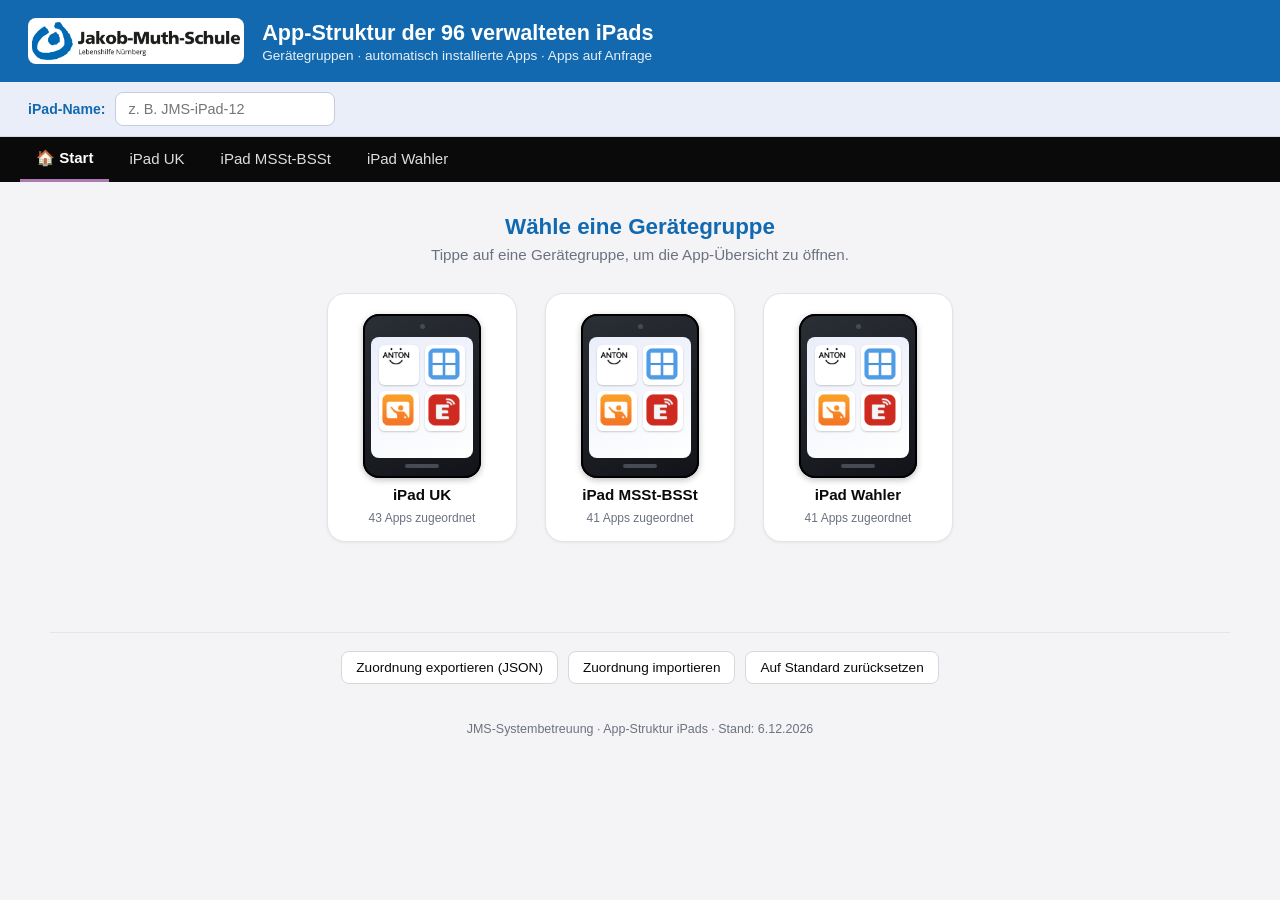
==== iPad-App-Uebersicht/index.html @ f3016174 "iPad-App-Uebersicht Erste Version hochgeladen um Azure Vernknpüfung zu testen" ====
<!DOCTYPE html>
<html lang="de">
<head>
<meta charset="UTF-8">
<meta name="viewport" content="width=device-width, initial-scale=1.0">
<title>App-Struktur der 96 verwalteten iPads &ndash; Jakob-Muth-Schule</title>
<style>
  :root{
    --blue:#1269b0;
    --blue-light:#eaeef9;
    --black:#0a0a0a;
    --violet:#ab7bb0;
    --violet-light:#f3e9f5;
    --green:#1e8f5f;
    --green-light:#e6f5ee;
    --amber:#c1720b;
    --amber-light:#fbeee0;
    --gray:#6b7280;
    --gray-light:#f4f4f6;
    --radius:12px;
  }
  *{box-sizing:border-box;}
  body{
    font-family:"Segoe UI","OpenSans",-apple-system,Helvetica,Arial,sans-serif;
    margin:0; background:var(--gray-light); color:var(--black);
  }
  header{
    background:var(--blue); color:white; padding:18px 28px;
    display:flex; align-items:center; gap:18px; flex-wrap:wrap;
  }
  header img{height:46px; background:white; border-radius:8px; padding:4px;}
  header .titles h1{margin:0; font-size:1.35rem;}
  header .titles p{margin:2px 0 0; font-size:.85rem; opacity:.9;}
  .device-bar{
    background:var(--blue-light); border-bottom:1px solid #d7d7e6; padding:10px 28px;
    display:flex; align-items:center; gap:10px; flex-wrap:wrap;
  }
  .device-bar label{ font-weight:700; font-size:.88rem; color:var(--blue); }
  .device-bar input{
    padding:8px 12px; border-radius:8px; border:1px solid #c7cbe0; font-size:.9rem;
    min-width:220px; font-family:inherit;
  }
  nav{
    background:var(--black); display:flex; gap:4px; padding:0 20px; flex-wrap:wrap;
  }
  nav button{
    background:transparent; border:none; color:#ddd; padding:12px 16px; font-size:.94rem;
    cursor:pointer; border-bottom:3px solid transparent;
  }
  nav button:hover{ color:white; }
  nav button.active{ color:white; border-bottom-color:var(--violet); font-weight:600; }
  main{ max-width:1180px; margin:0 auto; padding:22px 20px 60px; }
  .bottom-actions{
    display:flex; gap:10px; flex-wrap:wrap; align-items:center; justify-content:center;
    max-width:1180px; margin:10px auto 0; padding:18px 20px; border-top:1px solid #e3e3e8;
  }
  button.btn{
    background:white; border:1px solid #d7d7dc; border-radius:8px; padding:8px 14px;
    font-size:.85rem; cursor:pointer; color:var(--black);
  }
  button.btn:hover{ background:var(--gray-light); }
  button.btn.primary{ background:var(--blue); color:white; border-color:var(--blue); }
  button.btn.primary:hover{ background:#0e5690; }
  input[type=text].search{
    padding:9px 12px; border-radius:8px; border:1px solid #d7d7dc; font-size:.9rem; min-width:220px; width:100%;
    margin-bottom:14px;
  }
  .intro{
    background:white; border:1px solid #e3e3e8; border-radius:var(--radius); padding:16px 20px; margin-bottom:18px;
    font-size:.92rem; line-height:1.5;
  }
  .legend{ display:flex; gap:18px; margin-top:10px; flex-wrap:wrap; }
  .license-note{
    margin:12px 0 0; padding:8px 12px; background:var(--amber-light); color:#7a4a06;
    border-radius:8px; font-size:.82rem;
  }
  .legend span{ display:inline-flex; align-items:center; gap:6px; font-size:.85rem; }
  .dot{ width:14px; height:14px; border-radius:4px; display:inline-block; }
  .dot.a{ background:var(--green); } .dot.b{ background:var(--amber); } .dot.c{ background:var(--violet); }

  h3.section-title{ font-size:1rem; margin:26px 0 12px; color:var(--black); }

  /* Edit list with radio fields */
  .edit-list{ display:flex; flex-direction:column; gap:8px; }
  .app-row{
    display:flex; align-items:center; gap:14px; flex-wrap:wrap;
    background:white; border:1px solid #e3e3e8; border-radius:10px; padding:10px 14px;
  }
  .app-row img{ width:34px; height:34px; border-radius:8px; object-fit:cover; flex-shrink:0; }
  .app-row .name{ font-size:.9rem; flex:1 1 180px; min-width:160px; }
  .radiogroup{ display:flex; gap:14px; flex-wrap:wrap; }
  .radiogroup label{
    display:inline-flex; align-items:center; gap:5px; font-size:.82rem; cursor:pointer; white-space:nowrap;
  }
  .radiogroup input[type=radio]{ accent-color:var(--blue); width:15px; height:15px; cursor:pointer; }
  .radiogroup label.opt-a input{ accent-color:var(--green); }
  .radiogroup label.opt-b input{ accent-color:var(--amber); }
  .radiogroup label.opt-c input{ accent-color:var(--violet); }
  .badge{
    font-size:.7rem; padding:3px 9px; border-radius:20px; font-weight:600; white-space:nowrap;
  }
  .badge.none{ background:#eee; color:#888; }
  .badge.a{ background:var(--green-light); color:var(--green); }
  .badge.b{ background:var(--amber-light); color:var(--amber); }
  .badge.c{ background:var(--violet-light); color:var(--violet); }

  /* Preview */
  .columns{ display:flex; flex-direction:column; gap:20px; }
  .col{ background:white; border-radius:var(--radius); border:1px solid #e3e3e8; overflow:hidden; display:flex; flex-direction:column; }
  .col-head{ padding:12px 16px; font-weight:700; font-size:.95rem; color:white; display:flex; align-items:center; gap:8px;}
  .col-head.a{ background:var(--green); }
  .col-head.b{ background:var(--amber); }
  .col-head.c{ background:var(--violet); }
  .col-body{ padding:14px; display:grid; grid-template-columns:repeat(auto-fill,minmax(96px,1fr)); gap:12px; min-height:60px; align-items:stretch; flex:1; }
  .app-card{ display:flex; flex-direction:column; align-items:center; text-align:center; font-size:.78rem; }
  .app-card img{ width:52px; height:52px; border-radius:12px; box-shadow:0 1px 3px rgba(0,0,0,.15); object-fit:cover; }
  .app-card .n{ margin-top:6px; line-height:1.2; }
  .empty-hint{ color:var(--gray); font-size:.82rem; padding:8px; grid-column:1/-1; }

  .request-toggle{
    display:inline-flex; align-items:center; gap:5px; margin-top:auto; padding:4px 10px;
    border:1.5px solid var(--amber); border-radius:20px; font-size:.72rem; color:var(--amber);
    cursor:pointer; transition:all .15s ease; user-select:none; background:white;
  }
  .request-toggle:hover{ background:var(--amber-light); }
  .request-toggle input{ position:absolute; opacity:0; width:0; height:0; }
  .request-toggle .check{
    width:14px; height:14px; border-radius:50%; border:1.5px solid var(--amber);
    display:inline-flex; align-items:center; justify-content:center; flex-shrink:0;
    font-size:.65rem; line-height:1; color:transparent; transition:all .15s ease;
  }
  .request-toggle.checked{ background:var(--green-light); border-color:var(--green); color:var(--green); }
  .request-toggle.checked .check{ background:var(--green); border-color:var(--green); color:white; }
  .request-toggle.c-variant{ border-color:var(--violet); color:var(--violet); }
  .request-toggle.c-variant:hover{ background:var(--violet-light); }
  .request-toggle.c-variant .check{ border-color:var(--violet); }
  .request-toggle.c-variant.checked{ background:var(--violet-light); border-color:var(--violet); color:var(--violet); }
  .request-toggle.c-variant.checked .check{ background:var(--violet); border-color:var(--violet); color:white; }
  .col-head .req-count{
    font-size:.72rem; font-weight:600; background:rgba(255,255,255,.3); padding:2px 9px;
    border-radius:12px; margin-left:auto;
  }
  .action-bar{
    display:flex; gap:10px; flex-wrap:wrap; justify-content:center; margin:14px 0;
  }

  .wahler-note{
    margin-top:20px; background:var(--violet-light); border:1px solid var(--violet); border-radius:var(--radius);
    padding:14px 18px;
  }
  .wahler-note .label{ font-weight:700; color:var(--violet); font-size:.8rem; text-transform:uppercase; letter-spacing:.03em; margin-bottom:6px; }
  .wahler-note textarea{
    width:100%; min-height:70px; border:1px solid #d7c3db; border-radius:8px; padding:10px; font-size:.9rem;
    font-family:inherit; resize:vertical;
  }
  .wahler-note .save-hint{ font-size:.75rem; color:var(--gray); margin-top:6px; }

  .preview-head{ display:flex; align-items:center; justify-content:space-between; margin-bottom:4px; }

  footer{ text-align:center; color:var(--gray); font-size:.78rem; padding:20px; }

  @media print{
    nav, .device-bar, .bottom-actions, .intro, .edit-list, .search, footer, h3.section-title, .wahler-note .save-hint, .action-bar, #home-screen{ display:none !important; }
    body{ background:white; }
    header{ background:white !important; color:black !important; -webkit-print-color-adjust:exact; }
    header img{ background:white; }
    .col-head.a, .col-head.b{ -webkit-print-color-adjust:exact; print-color-adjust:exact; }
    main{ padding:0; }
  }

  .stoerer-ipad-uk{
    background:#4fa3e0; color:#fff; border:2px solid var(--blue);
    border-radius:8px; padding:10px 16px; margin-bottom:14px;
    text-align:center; font-weight:700; line-height:1.35;
  }
  .stoerer-ipad-uk .line2{ font-weight:600; font-size:.92em; }

  /* Startseite */
  .home-intro{ text-align:center; margin:10px 0 30px; }
  .home-intro h2{ color:var(--blue); margin:0 0 6px; font-size:1.4rem; }
  .home-intro p{ color:var(--gray); margin:0; font-size:.95rem; }
  .home-grid{
    display:flex; flex-wrap:wrap; justify-content:center; gap:28px; padding-bottom:20px;
  }
  .home-card{
    background:white; border:1px solid #e3e3e8; border-radius:18px; padding:20px 22px 16px;
    display:flex; flex-direction:column; align-items:center; gap:8px; cursor:pointer;
    width:190px; transition:transform .15s ease, box-shadow .15s ease, border-color .15s ease;
    box-shadow:0 1px 3px rgba(0,0,0,.06);
  }
  .home-card:hover, .home-card:focus{
    transform:translateY(-4px); box-shadow:0 10px 26px rgba(18,105,176,.2); outline:none;
    border-color:var(--blue);
  }
  .ipad-mock{
    width:118px; height:164px; background:linear-gradient(155deg,#2b2f36,#111318);
    border-radius:16px; padding:10px 8px; box-shadow:inset 0 0 0 2px #000, 0 2px 6px rgba(0,0,0,.25);
    display:flex; flex-direction:column; align-items:center; gap:6px;
  }
  .ipad-mock .cam{ width:5px; height:5px; border-radius:50%; background:#454a54; margin-bottom:2px; flex-shrink:0; }
  .ipad-screen{
    flex:1; width:100%; background:linear-gradient(160deg,var(--blue-light),#ffffff);
    border-radius:8px; display:grid; grid-template-columns:repeat(2,1fr); gap:6px;
    padding:8px; align-content:start;
  }
  .ipad-screen img{ width:100%; aspect-ratio:1/1; border-radius:6px; object-fit:cover; box-shadow:0 1px 2px rgba(0,0,0,.2); }
  .ipad-screen .ph{ width:100%; aspect-ratio:1/1; border-radius:6px; background:rgba(18,105,176,.1); }
  .ipad-mock .home-bar{ width:34px; height:4px; border-radius:3px; background:#454a54; flex-shrink:0; }
  .home-card-title{ font-weight:700; color:var(--black); font-size:.95rem; text-align:center; }
  .home-card-sub{ font-size:.75rem; color:var(--gray); }
</style>
</head>
<body>

<header>
  <img src="[data-uri]" alt="Jakob-Muth-Schule Logo">
  <div class="titles">
    <h1>App-Struktur der 96 verwalteten iPads</h1>
    <p>Gerätegruppen &middot; automatisch installierte Apps &middot; Apps auf Anfrage</p>
  </div>
</header>

<div class="device-bar">
  <label for="device-name">iPad-Name:</label>
  <input type="text" id="device-name" placeholder="z. B. JMS-iPad-12">
</div>

<nav id="tabs"></nav>

<main>
  <div id="home-screen"></div>

  <div id="group-view">
    <div class="intro">
      Bei den Apps in Spalte B kann über das Feld <strong>„Anfordern“</strong> eine App
      konkret gewünscht und per Klick auf „Per E-Mail versenden“ direkt angefragt werden.
      Bei den Apps in Spalte C kann über das Feld <strong>„Rücksprache erwünscht“</strong> markiert werden,
      dass vorab Rücksprache mit der Systembetreuung gehalten werden soll.
      <div class="legend">
        <span><span class="dot a"></span> A &ndash; automatisch installiert</span>
        <span><span class="dot b"></span> B &ndash; kann angefordert werden</span>
        <span><span class="dot c"></span> C &ndash; mit Rücksprache verfügbar</span>
      </div>
      <p class="license-note">Hinweis: Wünsche können nur umgesetzt werden, wenn ausreichend Lizenzen verfügbar sind.</p>
    </div>

    <div id="panels"></div>
  </div>
</main>

<div class="bottom-actions">
  <button class="btn" id="btn-export">Zuordnung exportieren (JSON)</button>
  <button class="btn" id="btn-import">Zuordnung importieren</button>
  <input type="file" id="file-import" accept="application/json" style="display:none">
  <button class="btn" id="btn-reset">Auf Standard zurücksetzen</button>
</div>

<footer>
  JMS-Systembetreuung &middot; App-Struktur iPads &middot; Stand: <span id="stand-datum"></span>
</footer>

<script>
const APPS = [{"id": "q_interactive_assess", "name": "Q interactive Assess", "icon": "[data-uri]"}, {"id": "metatalk_companion", "name": "MetaTalk Companion", "icon": "[data-uri]"}, {"id": "rode_reporter", "name": "RØDE Reporter", "icon": "[data-uri]"}, {"id": "gotalk_now", "name": "GoTalk® NOW PLUS DE", "icon": "[data-uri]"}, {"id": "book_creator", "name": "Book Creator for iPad", "icon": "[data-uri]"}, {"id": "metatalk_se", "name": "MetaTalk SE", "icon": "[data-uri]"}, {"id": "bitsboard_pro", "name": "Bitsboard Learnkarten PRO", "icon": "[data-uri]"}, {"id": "touch_switch", "name": "Touch Switch", "icon": "[data-uri]"}, {"id": "wort_zauberer", "name": "Wort-Zauberer - Lesen Lernen", "icon": "[data-uri]"}, {"id": "konzentration", "name": "Konzentration - Der Aufmerksamkeitstrainer HD", "icon": "[data-uri]"}, {"id": "montessori_zahlen", "name": "Montessori Zahlen für Kinder", "icon": "[data-uri]"}, {"id": "lilalolle", "name": "LiLaLolle", "icon": "[data-uri]"}, {"id": "ich_schreibe", "name": "Ich schreibe (Schulversion)", "icon": "[data-uri]"}, {"id": "tipp_mal_plus", "name": "Tipp mal PLUS", "icon": "[data-uri]"}, {"id": "balloon_pops", "name": "Balloon Pops", "icon": "[data-uri]"}, {"id": "sensory_sound_box", "name": "Sensory Sound Box", "icon": "[data-uri]"}, {"id": "anton", "name": "ANTON - Lernen - Schule", "icon": "[data-uri]"}, {"id": "worksheet_go", "name": "Worksheet Go!", "icon": "[data-uri]"}, {"id": "jamf_teacher", "name": "Jamf Teacher", "icon": "[data-uri]"}, {"id": "bitsboard", "name": "Bitsboard Lernkarten", "icon": "[data-uri]"}, {"id": "numbers", "name": "Numbers: Erstelle Tabellen", "icon": "[data-uri]"}, {"id": "pages", "name": "Pages: Erstelle Dokumente", "icon": "[data-uri]"}, {"id": "keynote", "name": "Keynote: Geschichten erzählen", "icon": "[data-uri]"}, {"id": "imovie", "name": "iMovie", "icon": "[data-uri]"}, {"id": "garageband", "name": "GarageBand", "icon": "[data-uri]"}, {"id": "youtube_kids", "name": "YouTube Kids", "icon": "[data-uri]"}, {"id": "touchme_puzzleklick", "name": "TouchMe PuzzleKlick", "icon": "[data-uri]"}, {"id": "ta_utax", "name": "TA/UTAX Mobile Print", "icon": "[data-uri]"}, {"id": "grid_uk", "name": "Grid for iPad - UK", "icon": "[data-uri]"}, {"id": "classroom", "name": "Classroom", "icon": "[data-uri]"}, {"id": "stop_motion_studio", "name": "Stop Motion Studio", "icon": "[data-uri]"}, {"id": "google_chrome", "name": "Google Chrome", "icon": "[data-uri]"}, {"id": "eshare", "name": "EShare for iPad", "icon": "[data-uri]"}, {"id": "onedrive", "name": "Microsoft OneDrive", "icon": "[data-uri]"}, {"id": "edge", "name": "Microsoft Edge: KI-Browser", "icon": "[data-uri]"}, {"id": "canva", "name": "Canva: KI-Foto- & Video-Editor", "icon": "[data-uri]"}, {"id": "sketchbook", "name": "Sketchbook®", "icon": "[data-uri]"}, {"id": "youtube", "name": "YouTube", "icon": "[data-uri]"}, {"id": "m365_copilot", "name": "Microsoft 365 Copilot", "icon": "[data-uri]"}, {"id": "word", "name": "Microsoft Word", "icon": "[data-uri]"}, {"id": "powerpoint", "name": "Microsoft PowerPoint", "icon": "[data-uri]"}, {"id": "excel", "name": "Microsoft Excel", "icon": "[data-uri]"}, {"id": "onlyoffice", "name": "ONLYOFFICE Documents", "icon": "[data-uri]"}, {"id": "google_translate", "name": "Google Übersetzer", "icon": "[data-uri]"}, {"id": "blinde_kuh", "name": "Blinde Kuh Suchmaschine", "icon": "[data-uri]"}, {"id": "logo_nachrichten", "name": "logo! Nachrichten", "icon": "[data-uri]"}, {"id": "die_maus", "name": "Die Maus", "icon": "[data-uri]"}];
const GROUPS = ["iPad UK", "iPad MSSt-BSSt", "iPad Wahler"];
const SHOW_EDIT_MODE = false; // "Apps zuordnen"-Bereich aktuell ausgeblendet
const DEFAULT_ASSIGNMENTS = {"iPad UK": {"metatalk_se": "A", "gotalk_now": "A", "anton": "A", "worksheet_go": "A", "bitsboard": "A", "onlyoffice": "A", "pages": "A", "classroom": "A", "eshare": "A", "bitsboard_pro": "B", "book_creator": "B", "balloon_pops": "B", "canva": "B", "garageband": "B", "google_chrome": "B", "google_translate": "B", "ich_schreibe": "B", "imovie": "B", "keynote": "B", "konzentration": "B", "lilalolle": "B", "edge": "B", "onedrive": "B", "montessori_zahlen": "B", "numbers": "B", "sensory_sound_box": "B", "sketchbook": "B", "stop_motion_studio": "B", "touch_switch": "B", "wort_zauberer": "B", "youtube": "B", "youtube_kids": "B", "blinde_kuh": "B", "logo_nachrichten": "B", "die_maus": "B", "grid_uk": "A", "metatalk_companion": "C", "m365_copilot": "C", "q_interactive_assess": "C", "rode_reporter": "C", "ta_utax": "C", "tipp_mal_plus": "C", "touchme_puzzleklick": "C"}, "iPad MSSt-BSSt": {"anton": "A", "worksheet_go": "A", "bitsboard": "A", "onlyoffice": "A", "pages": "A", "classroom": "A", "eshare": "A", "bitsboard_pro": "B", "book_creator": "B", "balloon_pops": "B", "canva": "B", "garageband": "B", "google_chrome": "B", "google_translate": "B", "ich_schreibe": "B", "imovie": "B", "keynote": "B", "konzentration": "B", "lilalolle": "B", "edge": "B", "onedrive": "B", "montessori_zahlen": "B", "numbers": "B", "sensory_sound_box": "B", "sketchbook": "B", "stop_motion_studio": "B", "touch_switch": "B", "wort_zauberer": "B", "youtube": "B", "youtube_kids": "B", "blinde_kuh": "B", "logo_nachrichten": "B", "die_maus": "B", "grid_uk": "C", "metatalk_companion": "C", "m365_copilot": "C", "q_interactive_assess": "C", "rode_reporter": "C", "ta_utax": "C", "tipp_mal_plus": "C", "touchme_puzzleklick": "C"}, "iPad Wahler": {"anton": "A", "worksheet_go": "A", "bitsboard": "A", "onlyoffice": "A", "pages": "A", "classroom": "A", "eshare": "A", "bitsboard_pro": "B", "book_creator": "B", "balloon_pops": "B", "canva": "B", "garageband": "B", "google_chrome": "B", "google_translate": "B", "ich_schreibe": "B", "imovie": "B", "keynote": "B", "konzentration": "B", "lilalolle": "B", "edge": "B", "onedrive": "B", "montessori_zahlen": "B", "numbers": "B", "sensory_sound_box": "B", "sketchbook": "B", "stop_motion_studio": "B", "touch_switch": "B", "wort_zauberer": "B", "youtube": "B", "youtube_kids": "B", "blinde_kuh": "B", "logo_nachrichten": "B", "die_maus": "B", "grid_uk": "C", "metatalk_companion": "C", "m365_copilot": "C", "q_interactive_assess": "C", "rode_reporter": "C", "ta_utax": "C", "tipp_mal_plus": "C", "touchme_puzzleklick": "C"}};
const DEFAULT_WAHLER_NOTE = "Hinweis: Die Gerätegruppe iPad Wahler nutzt ein besonderes, vereinfachtes Homescreen-Layout (reduzierte App-Anzahl, größere Symbole).";
const STORAGE_KEY = "jms_ipad_app_zuordnung_v3";
const REQUEST_KEY = "jms_ipad_app_anfragen_v1";
const REQUEST_EMAIL = "support@jms.lhnbg.de";
const DEVICE_KEY = "jms_ipad_geraetename_v1";
function getDeviceName(){
  const el = document.getElementById("device-name");
  return el ? el.value.trim() : "";
}

const appById = Object.fromEntries(APPS.map(a => [a.id, a]));
function slug(g){ return g.replace(/\s+/g, "_"); }

function freshDefaultState(){
  return { assignments: JSON.parse(JSON.stringify(DEFAULT_ASSIGNMENTS)), wahlerNote: DEFAULT_WAHLER_NOTE };
}

function migrateIfNeeded(parsed){
  // migrate from old array-based format (v1) to dict-based format (v2)
  const out = { assignments: {}, wahlerNote: (typeof parsed.wahlerNote === "string") ? parsed.wahlerNote : DEFAULT_WAHLER_NOTE };
  GROUPS.forEach(g=>{
    const src = (parsed.assignments && parsed.assignments[g]) || {};
    if(Array.isArray(src.A) || Array.isArray(src.B)){
      const dict = {};
      (src.A||[]).forEach(id => dict[id] = "A");
      (src.B||[]).forEach(id => dict[id] = "B");
      out.assignments[g] = dict;
    } else if (src && typeof src === "object"){
      out.assignments[g] = Object.assign({}, src);
    } else {
      out.assignments[g] = {};
    }
  });
  return out;
}

function loadState(){
  try{
    const raw = localStorage.getItem(STORAGE_KEY);
    if(raw){
      const parsed = JSON.parse(raw);
      if(parsed && parsed.assignments) return migrateIfNeeded(parsed);
    }
    // try legacy v1 key as a courtesy migration
    const legacy = localStorage.getItem("jms_ipad_app_zuordnung_v1");
    if(legacy){
      const parsed = JSON.parse(legacy);
      if(parsed && parsed.assignments) return migrateIfNeeded(parsed);
    }
  }catch(e){}
  return freshDefaultState();
}
function saveState(){
  localStorage.setItem(STORAGE_KEY, JSON.stringify(state));
}

let state = loadState();
GROUPS.forEach(g=>{ state.assignments[g] = state.assignments[g] || {}; });
if(typeof state.wahlerNote !== "string") state.wahlerNote = DEFAULT_WAHLER_NOTE;

function loadRequests(){
  try{
    const raw = localStorage.getItem(REQUEST_KEY);
    if(raw) return JSON.parse(raw);
  }catch(e){}
  return {};
}
function saveRequests(){ localStorage.setItem(REQUEST_KEY, JSON.stringify(requests)); }
let requests = loadRequests();
function reqKey(group, appId){ return group + "||" + appId; }
function isRequested(group, appId){ return !!requests[reqKey(group, appId)]; }
function setRequested(group, appId, val){
  const k = reqKey(group, appId);
  if(val) requests[k] = true; else delete requests[k];
  saveRequests();
}

function getStatus(group, appId){
  return state.assignments[group][appId] || "none";
}
function setStatus(group, appId, status){
  if(status === "none"){
    delete state.assignments[group][appId];
  } else {
    state.assignments[group][appId] = status;
  }
  saveState();
}

let currentView = "home";
let activeGroup = GROUPS[0];
let searchTerm = { };
GROUPS.forEach(g => searchTerm[g] = "");

function goHome(){
  currentView = "home";
  renderApp();
}
function goToGroup(g){
  currentView = g;
  activeGroup = g;
  renderApp();
}

function renderApp(){
  renderTabs();
  const homeEl = document.getElementById("home-screen");
  const groupEl = document.getElementById("group-view");
  if(currentView === "home"){
    homeEl.style.display = "";
    groupEl.style.display = "none";
    renderHome();
  } else {
    homeEl.style.display = "none";
    groupEl.style.display = "";
    renderPanels();
  }
}

function renderTabs(){
  const nav = document.getElementById("tabs");
  nav.innerHTML = "";
  const homeBtn = document.createElement("button");
  homeBtn.textContent = "🏠 Start";
  homeBtn.className = (currentView==="home") ? "active" : "";
  homeBtn.onclick = () => goHome();
  nav.appendChild(homeBtn);
  GROUPS.forEach(g=>{
    const b = document.createElement("button");
    b.textContent = g;
    b.className = (currentView===g) ? "active" : "";
    b.onclick = () => goToGroup(g);
    nav.appendChild(b);
  });
}

function badgeFor(status){
  const span = document.createElement("span");
  if(status==="A"){ span.className="badge a"; span.textContent="A"; }
  else if(status==="B"){ span.className="badge b"; span.textContent="B"; }
  else if(status==="C"){ span.className="badge c"; span.textContent="C"; }
  else { span.className="badge none"; span.textContent="offen"; }
  return span;
}

function buildEditList(group, container){
  const wrap = document.createElement("div");

  const search = document.createElement("input");
  search.type = "text"; search.className = "search";
  search.placeholder = "App suchen…";
  search.value = searchTerm[group];
  search.addEventListener("input", (e)=>{ searchTerm[group]=e.target.value; buildEditListInner(); });
  wrap.appendChild(search);

  const listEl = document.createElement("div");
  listEl.className = "edit-list";
  wrap.appendChild(listEl);

  function buildEditListInner(){
    listEl.innerHTML = "";
    const term = searchTerm[group].trim().toLowerCase();
    const sorted = [...APPS].sort((a,b)=>a.name.localeCompare(b.name,"de"));
    sorted.filter(a => !term || a.name.toLowerCase().includes(term)).forEach(app=>{
      const row = document.createElement("div");
      row.className = "app-row";

      const img = document.createElement("img");
      img.src = app.icon; img.alt = app.name;

      const name = document.createElement("div");
      name.className = "name"; name.textContent = app.name;

      const rg = document.createElement("div");
      rg.className = "radiogroup";
      const current = getStatus(group, app.id);
      const badge = badgeFor(current);

      const options = [
        {value:"A", label:"Automatisch installiert", cls:"opt-a"},
        {value:"B", label:"Kann angefordert werden", cls:"opt-b"},
        {value:"C", label:"Mit Rücksprache verfügbar", cls:"opt-c"},
      ];
      options.forEach(opt=>{
        const label = document.createElement("label");
        if(opt.cls) label.className = opt.cls;
        const input = document.createElement("input");
        input.type = "radio";
        input.name = "grp_" + slug(group) + "_" + app.id;
        input.value = opt.value;
        input.checked = (current === opt.value);
        input.addEventListener("change", ()=>{
          setStatus(group, app.id, opt.value);
          const newBadge = badgeFor(opt.value);
          row.replaceChild(newBadge, row.lastChild);
          renderPreview(group);
        });
        label.appendChild(input);
        label.appendChild(document.createTextNode(opt.label));
        rg.appendChild(label);
      });

      row.appendChild(img);
      row.appendChild(name);
      row.appendChild(rg);
      row.appendChild(badge);
      listEl.appendChild(row);
    });
  }
  buildEditListInner();
  container.appendChild(wrap);
}

function updateReqCount(elId, ids, group, suffix){
  const el = document.getElementById(elId);
  if(!el) return;
  const n = ids.filter(id => isRequested(group, id)).length;
  el.textContent = n > 0 ? (n + " " + (suffix || "angefordert")) : "";
}

function renderPreview(group){
  const colA = document.getElementById("col-a-" + slug(group));
  const colB = document.getElementById("col-b-" + slug(group));
  const colC = document.getElementById("col-c-" + slug(group));
  if(!colA || !colB || !colC) return;
  colA.innerHTML = ""; colB.innerHTML = ""; colC.innerHTML = "";
  const idsA = Object.keys(state.assignments[group]).filter(id => state.assignments[group][id]==="A");
  const idsB = Object.keys(state.assignments[group]).filter(id => state.assignments[group][id]==="B");
  const idsC = Object.keys(state.assignments[group]).filter(id => state.assignments[group][id]==="C");
  const fillCol = (col, ids, allowRequest, toggleLabel, variantClass) => {
    if(ids.length===0){
      const p = document.createElement("div");
      p.className = "empty-hint";
      p.textContent = "Noch keine Apps zugeordnet.";
      col.appendChild(p);
      return;
    }
    ids.map(id=>appById[id]).filter(Boolean)
      .sort((a,b)=>a.name.localeCompare(b.name,"de"))
      .forEach(app=>{
      const card = document.createElement("div");
      card.className = "app-card";
      const img = document.createElement("img");
      img.src = app.icon; img.alt = app.name;
      const n = document.createElement("div");
      n.className = "n"; n.textContent = app.name;
      card.appendChild(img); card.appendChild(n);
      if(allowRequest){
        const toggle = document.createElement("label");
        toggle.className = "request-toggle" + (variantClass ? " " + variantClass : "") + (isRequested(group, app.id) ? " checked" : "");
        const cb = document.createElement("input");
        cb.type = "checkbox";
        cb.checked = isRequested(group, app.id);
        const check = document.createElement("span");
        check.className = "check"; check.textContent = "✓";
        const txt = document.createElement("span");
        txt.textContent = toggleLabel;
        cb.addEventListener("change", ()=>{
          setRequested(group, app.id, cb.checked);
          toggle.classList.toggle("checked", cb.checked);
          if(variantClass){ updateReqCount("req-count-c-" + slug(group), idsC, group, "Rücksprache gewünscht"); }
          else{ updateReqCount("req-count-" + slug(group), idsB, group, "angefordert"); }
        });
        toggle.appendChild(cb);
        toggle.appendChild(check);
        toggle.appendChild(txt);
        card.appendChild(toggle);
      }
      col.appendChild(card);
    });
  };
  fillCol(colA, idsA, false);
  fillCol(colB, idsB, true, "Anfordern");
  fillCol(colC, idsC, true, "Rücksprache erwünscht", "c-variant");
  updateReqCount("req-count-" + slug(group), idsB, group, "angefordert");
  updateReqCount("req-count-c-" + slug(group), idsC, group, "Rücksprache gewünscht");
}

function sendGroupRequestEmail(group){
  const idsB = Object.keys(state.assignments[group]).filter(id => state.assignments[group][id]==="B");
  const idsC = Object.keys(state.assignments[group]).filter(id => state.assignments[group][id]==="C");
  const requestedB = idsB.filter(id => isRequested(group, id));
  const requestedC = idsC.filter(id => isRequested(group, id));
  if(requestedB.length === 0 && requestedC.length === 0){
    alert('Bitte zuerst mindestens eine App über "Anfordern" oder "Rücksprache erwünscht" ankreuzen.');
    return;
  }
  const namesB = requestedB.map(id => appById[id] ? appById[id].name : id).sort((a,b)=>a.localeCompare(b,"de"));
  const namesC = requestedC.map(id => appById[id] ? appById[id].name : id).sort((a,b)=>a.localeCompare(b,"de"));
  const deviceName = getDeviceName();
  const subject = encodeURIComponent("iPad App-Anfrage – " + group + (deviceName ? " (" + deviceName + ")" : ""));
  let bodyText = "Hallo,\n\n" + (deviceName ? "iPad: " + deviceName + "\n" : "") +
    "für die Gerätegruppe \"" + group + "\" wird Folgendes angefragt:\n";
  if(namesB.length){
    bodyText += "\nAnfordern (kann installiert werden):\n- " + namesB.join("\n- ") + "\n";
  }
  if(namesC.length){
    bodyText += "\nRücksprache erwünscht:\n- " + namesC.join("\n- ") + "\n";
  }
  bodyText += "\nHinweis: Wünsche können nur umgesetzt werden, wenn ausreichend Lizenzen verfügbar sind.\n\nViele Grüße";
  const body = encodeURIComponent(bodyText);
  window.location.href = "mailto:" + REQUEST_EMAIL + "?subject=" + subject + "&body=" + body;
}

function buildActionBar(group){
  const bar = document.createElement("div");
  bar.className = "action-bar";

  const mailBtn = document.createElement("button");
  mailBtn.type = "button";
  mailBtn.className = "btn primary";
  mailBtn.textContent = "📧 Per E-Mail versenden";
  mailBtn.addEventListener("click", ()=> sendGroupRequestEmail(group));

  const printBtn = document.createElement("button");
  printBtn.type = "button";
  printBtn.className = "btn primary";
  printBtn.textContent = "🖨️ Anfrage drucken";
  printBtn.addEventListener("click", ()=> window.print());

  bar.appendChild(mailBtn);
  bar.appendChild(printBtn);
  return bar;
}

function buildPreview(group, container){
  const head = document.createElement("div");
  head.className = "preview-head";
  const h = document.createElement("h2");
  h.style.margin = "0"; h.style.color = "var(--blue)";
  h.textContent = "Übersicht: " + group;
  head.appendChild(h);
  container.appendChild(head);

  container.appendChild(buildActionBar(group));

  const cols = document.createElement("div");
  cols.className = "columns";

  const colAWrap = document.createElement("div");
  colAWrap.className = "col";
  colAWrap.innerHTML = '<div class="col-head a">A &ndash; automatisch installiert</div><div class="col-body" id="col-a-' + slug(group) + '"></div>';

  const colBWrap = document.createElement("div");
  colBWrap.className = "col";
  colBWrap.innerHTML = '<div class="col-head b">B &ndash; kann angefordert werden<span class="req-count" id="req-count-' + slug(group) + '"></span></div>' +
    '<div class="col-body" id="col-b-' + slug(group) + '"></div>';

  const colCWrap = document.createElement("div");
  colCWrap.className = "col";
  colCWrap.innerHTML = '<div class="col-head c">C &ndash; mit Rücksprache verfügbar<span class="req-count" id="req-count-c-' + slug(group) + '"></span></div>' +
    '<div class="col-body" id="col-c-' + slug(group) + '"></div>';

  cols.appendChild(colAWrap);
  cols.appendChild(colBWrap);
  cols.appendChild(colCWrap);
  container.appendChild(cols);

  container.appendChild(buildActionBar(group));

  if(group === "iPad Wahler"){
    const box = document.createElement("div");
    box.className = "wahler-note";
    box.innerHTML = '<div class="label">Besonderheit iPad Wahler</div>' +
      '<textarea id="wahler-text"></textarea>' +
      '<div class="save-hint">Änderungen werden automatisch gespeichert.</div>';
    container.appendChild(box);
  }
}

function renderPanels(){
  renderTabs();
  const panels = document.getElementById("panels");
  panels.innerHTML = "";
  GROUPS.forEach(g=>{
    const panel = document.createElement("div");
    panel.className = "group-panel";
    panel.style.display = (g===activeGroup) ? "block" : "none";
    panel.dataset.group = g;

    if(g === "iPad UK"){
      const stoerer = document.createElement("div");
      stoerer.className = "stoerer-ipad-uk";
      stoerer.innerHTML = '★ MetaTalk SE + GoTalk NOW PLUS<br><span class="line2">mit Sprachausgabe bereits vorinstalliert!</span>';
      panel.appendChild(stoerer);
    }

    const previewTitle = document.createElement("h3");
    previewTitle.className = "section-title";
    previewTitle.textContent = "Übersicht";
    panel.appendChild(previewTitle);

    buildPreview(g, panel);

    if(SHOW_EDIT_MODE){
      const editTitle = document.createElement("h3");
      editTitle.className = "section-title";
      editTitle.textContent = "Apps zuordnen – " + g;
      panel.appendChild(editTitle);

      buildEditList(g, panel);
    }

    panels.appendChild(panel);

    renderPreview(g);
    if(g === "iPad Wahler"){
      const ta = panel.querySelector("#wahler-text");
      if(ta){
        ta.value = state.wahlerNote;
        ta.oninput = () => { state.wahlerNote = ta.value; saveState(); };
      }
    }
  });
}

document.getElementById("btn-reset").addEventListener("click", ()=>{
  if(confirm("Alle Zuordnungen auf den Standard zurücksetzen?")){
    state = freshDefaultState();
    saveState();
    renderApp();
  }
});
document.getElementById("btn-export").addEventListener("click", ()=>{
  const blob = new Blob([JSON.stringify(state, null, 2)], {type:"application/json"});
  const url = URL.createObjectURL(blob);
  const a = document.createElement("a");
  a.href = url; a.download = "ipad-app-zuordnung.json";
  a.click();
  URL.revokeObjectURL(url);
});
document.getElementById("btn-import").addEventListener("click", ()=>{
  document.getElementById("file-import").click();
});
document.getElementById("file-import").addEventListener("change", (e)=>{
  const file = e.target.files[0];
  if(!file) return;
  const reader = new FileReader();
  reader.onload = () => {
    try{
      const parsed = JSON.parse(reader.result);
      if(parsed && parsed.assignments){
        state = migrateIfNeeded(parsed);
        saveState();
        renderApp();
        alert("Zuordnung importiert.");
      } else {
        alert("Ungültige Datei.");
      }
    }catch(err){
      alert("Datei konnte nicht gelesen werden.");
    }
  };
  reader.readAsText(file);
});

document.getElementById("stand-datum").textContent = new Date().toLocaleDateString("de-DE");

const deviceNameInput = document.getElementById("device-name");
if(deviceNameInput){
  try{ deviceNameInput.value = localStorage.getItem(DEVICE_KEY) || ""; }catch(e){}
  deviceNameInput.addEventListener("input", ()=>{
    try{ localStorage.setItem(DEVICE_KEY, deviceNameInput.value); }catch(e){}
  });
}

function renderHome(){
  const el = document.getElementById("home-screen");
  el.innerHTML = "";

  const intro = document.createElement("div");
  intro.className = "home-intro";
  intro.innerHTML = "<h2>Wähle eine Gerätegruppe</h2><p>Tippe auf eine Gerätegruppe, um die App-Übersicht zu öffnen.</p>";
  el.appendChild(intro);

  const grid = document.createElement("div");
  grid.className = "home-grid";

  GROUPS.forEach(g=>{
    const card = document.createElement("div");
    card.className = "home-card";
    card.tabIndex = 0;
    card.onclick = () => goToGroup(g);
    card.onkeydown = (e) => { if(e.key==="Enter" || e.key===" "){ e.preventDefault(); goToGroup(g); } };

    const mock = document.createElement("div");
    mock.className = "ipad-mock";

    const cam = document.createElement("div");
    cam.className = "cam";
    mock.appendChild(cam);

    const screen = document.createElement("div");
    screen.className = "ipad-screen";
    const idsA = Object.keys(state.assignments[g] || {}).filter(id => state.assignments[g][id]==="A");
    const shown = idsA.map(id=>appById[id]).filter(Boolean)
      .sort((a,b)=>a.name.localeCompare(b.name,"de")).slice(0,4);
    shown.forEach(app=>{
      const img = document.createElement("img");
      img.src = app.icon; img.alt = app.name;
      screen.appendChild(img);
    });
    for(let i = shown.length; i < 4; i++){
      const ph = document.createElement("div");
      ph.className = "ph";
      screen.appendChild(ph);
    }
    mock.appendChild(screen);

    const bar = document.createElement("div");
    bar.className = "home-bar";
    mock.appendChild(bar);

    card.appendChild(mock);

    const title = document.createElement("div");
    title.className = "home-card-title";
    title.textContent = g;
    card.appendChild(title);

    const sub = document.createElement("div");
    sub.className = "home-card-sub";
    const totalAssigned = Object.values(state.assignments[g] || {}).filter(Boolean).length;
    sub.textContent = totalAssigned + " Apps zugeordnet";
    card.appendChild(sub);

    grid.appendChild(card);
  });

  el.appendChild(grid);
}

renderApp();
</script>
</body>
</html>
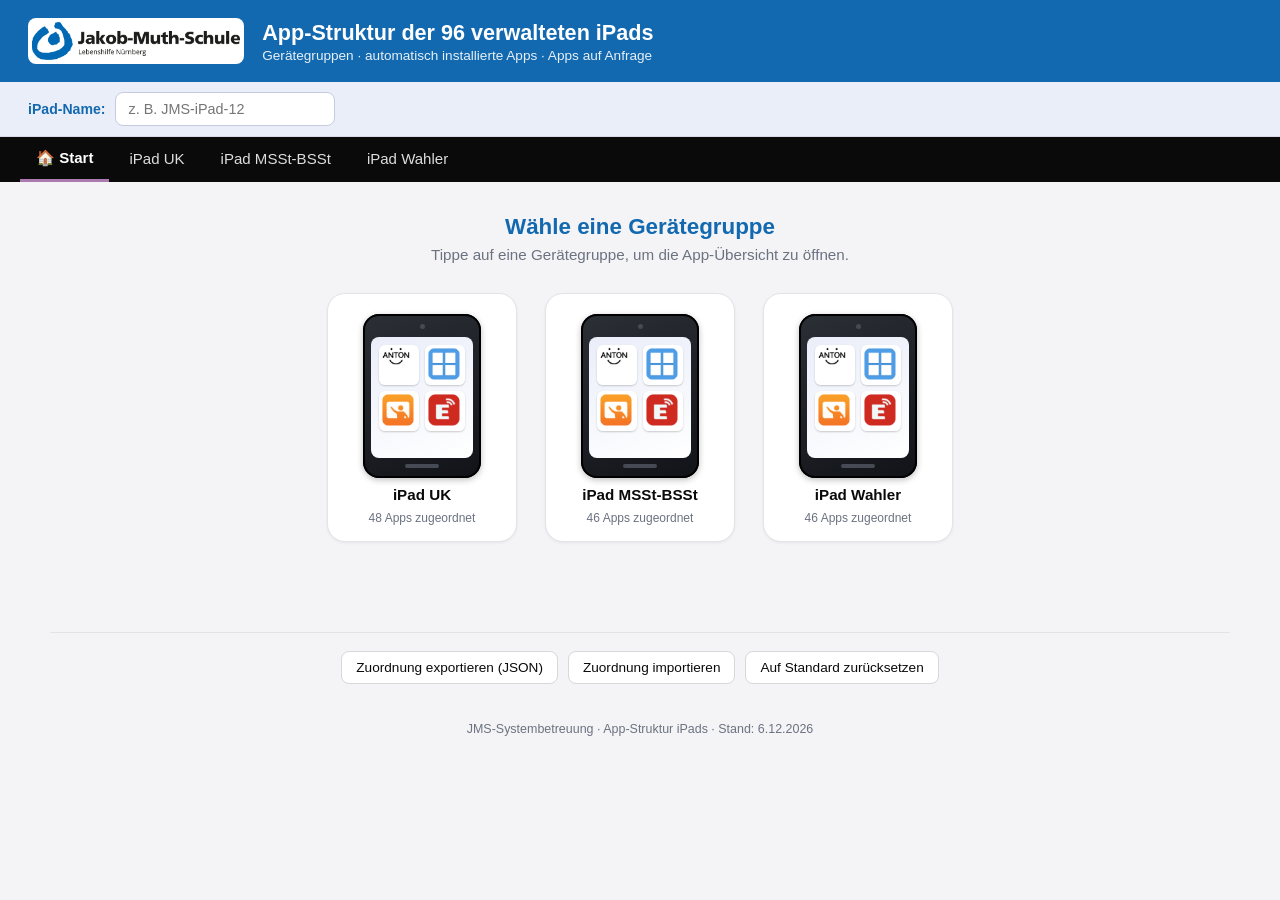
==== commit c28949da: "index ersetzt" ====
--- a/iPad-App-Uebersicht/index.html
+++ b/iPad-App-Uebersicht/index.html
@@ -74,6 +74,8 @@
     margin:12px 0 0; padding:8px 12px; background:var(--amber-light); color:#7a4a06;
     border-radius:8px; font-size:.82rem;
   }
+  .license-note.apple-note{ background:var(--green-light); color:var(--green); }
+  .license-note.ipaduk-note{ background:var(--blue-light); color:var(--blue); }
   .legend span{ display:inline-flex; align-items:center; gap:6px; font-size:.85rem; }
   .dot{ width:14px; height:14px; border-radius:4px; display:inline-block; }
   .dot.a{ background:var(--green); } .dot.b{ background:var(--amber); } .dot.c{ background:var(--violet); }
@@ -159,6 +161,8 @@
 
   footer{ text-align:center; color:var(--gray); font-size:.78rem; padding:20px; }
 
+  .print-only{ display:none; }
+
   @media print{
     nav, .device-bar, .bottom-actions, .intro, .edit-list, .search, footer, h3.section-title, .wahler-note .save-hint, .action-bar, #home-screen{ display:none !important; }
     body{ background:white; }
@@ -166,6 +170,7 @@
     header img{ background:white; }
     .col-head.a, .col-head.b{ -webkit-print-color-adjust:exact; print-color-adjust:exact; }
     main{ padding:0; }
+    .print-only{ display:block !important; text-align:center; font-weight:700; font-size:1.05rem; padding:6px 0 14px; }
   }
 
   .stoerer-ipad-uk{
@@ -224,6 +229,7 @@
   <label for="device-name">iPad-Name:</label>
   <input type="text" id="device-name" placeholder="z. B. JMS-iPad-12">
 </div>
+<div id="print-device-name" class="print-only"></div>
 
 <nav id="tabs"></nav>
 
@@ -234,6 +240,7 @@
     <div class="intro">
       Bei den Apps in Spalte B kann über das Feld <strong>„Anfordern“</strong> eine App
       konkret gewünscht und per Klick auf „Per E-Mail versenden“ direkt angefragt werden.
+      <br><br>
       Bei den Apps in Spalte C kann über das Feld <strong>„Rücksprache erwünscht“</strong> markiert werden,
       dass vorab Rücksprache mit der Systembetreuung gehalten werden soll.
       <div class="legend">
@@ -242,6 +249,8 @@
         <span><span class="dot c"></span> C &ndash; mit Rücksprache verfügbar</span>
       </div>
       <p class="license-note">Hinweis: Wünsche können nur umgesetzt werden, wenn ausreichend Lizenzen verfügbar sind.</p>
+      <p class="license-note apple-note">Apple System Apps wie Uhr, Kalender, Wetter&hellip; werden automatisch mit installiert.</p>
+      <p class="license-note ipaduk-note" id="ipaduk-note" style="display:none;">iPad UK: MetaTalk SE + GoTalk NOW PLUS mit Sprachausgabe bereits vorinstalliert.</p>
     </div>
 
     <div id="panels"></div>
@@ -260,10 +269,10 @@
 </footer>
 
 <script>
-const APPS = [{"id": "q_interactive_assess", "name": "Q interactive Assess", "icon": "[data-uri]"}, {"id": "metatalk_companion", "name": "MetaTalk Companion", "icon": "[data-uri]"}, {"id": "rode_reporter", "name": "RØDE Reporter", "icon": "[data-uri]"}, {"id": "gotalk_now", "name": "GoTalk® NOW PLUS DE", "icon": "[data-uri]"}, {"id": "book_creator", "name": "Book Creator for iPad", "icon": "[data-uri]"}, {"id": "metatalk_se", "name": "MetaTalk SE", "icon": "[data-uri]"}, {"id": "bitsboard_pro", "name": "Bitsboard Learnkarten PRO", "icon": "[data-uri]"}, {"id": "touch_switch", "name": "Touch Switch", "icon": "[data-uri]"}, {"id": "wort_zauberer", "name": "Wort-Zauberer - Lesen Lernen", "icon": "[data-uri]"}, {"id": "konzentration", "name": "Konzentration - Der Aufmerksamkeitstrainer HD", "icon": "[data-uri]"}, {"id": "montessori_zahlen", "name": "Montessori Zahlen für Kinder", "icon": "[data-uri]"}, {"id": "lilalolle", "name": "LiLaLolle", "icon": "[data-uri]"}, {"id": "ich_schreibe", "name": "Ich schreibe (Schulversion)", "icon": "[data-uri]"}, {"id": "tipp_mal_plus", "name": "Tipp mal PLUS", "icon": "[data-uri]"}, {"id": "balloon_pops", "name": "Balloon Pops", "icon": "[data-uri]"}, {"id": "sensory_sound_box", "name": "Sensory Sound Box", "icon": "[data-uri]"}, {"id": "anton", "name": "ANTON - Lernen - Schule", "icon": "[data-uri]"}, {"id": "worksheet_go", "name": "Worksheet Go!", "icon": "[data-uri]"}, {"id": "jamf_teacher", "name": "Jamf Teacher", "icon": "[data-uri]"}, {"id": "bitsboard", "name": "Bitsboard Lernkarten", "icon": "[data-uri]"}, {"id": "numbers", "name": "Numbers: Erstelle Tabellen", "icon": "[data-uri]"}, {"id": "pages", "name": "Pages: Erstelle Dokumente", "icon": "[data-uri]"}, {"id": "keynote", "name": "Keynote: Geschichten erzählen", "icon": "[data-uri]"}, {"id": "imovie", "name": "iMovie", "icon": "[data-uri]"}, {"id": "garageband", "name": "GarageBand", "icon": "[data-uri]"}, {"id": "youtube_kids", "name": "YouTube Kids", "icon": "[data-uri]"}, {"id": "touchme_puzzleklick", "name": "TouchMe PuzzleKlick", "icon": "[data-uri]"}, {"id": "ta_utax", "name": "TA/UTAX Mobile Print", "icon": "[data-uri]"}, {"id": "grid_uk", "name": "Grid for iPad - UK", "icon": "[data-uri]"}, {"id": "classroom", "name": "Classroom", "icon": "[data-uri]"}, {"id": "stop_motion_studio", "name": "Stop Motion Studio", "icon": "[data-uri]"}, {"id": "google_chrome", "name": "Google Chrome", "icon": "[data-uri]"}, {"id": "eshare", "name": "EShare for iPad", "icon": "[data-uri]"}, {"id": "onedrive", "name": "Microsoft OneDrive", "icon": "[data-uri]"}, {"id": "edge", "name": "Microsoft Edge: KI-Browser", "icon": "[data-uri]"}, {"id": "canva", "name": "Canva: KI-Foto- & Video-Editor", "icon": "[data-uri]"}, {"id": "sketchbook", "name": "Sketchbook®", "icon": "[data-uri]"}, {"id": "youtube", "name": "YouTube", "icon": "[data-uri]"}, {"id": "m365_copilot", "name": "Microsoft 365 Copilot", "icon": "[data-uri]"}, {"id": "word", "name": "Microsoft Word", "icon": "[data-uri]"}, {"id": "powerpoint", "name": "Microsoft PowerPoint", "icon": "[data-uri]"}, {"id": "excel", "name": "Microsoft Excel", "icon": "[data-uri]"}, {"id": "onlyoffice", "name": "ONLYOFFICE Documents", "icon": "[data-uri]"}, {"id": "google_translate", "name": "Google Übersetzer", "icon": "[data-uri]"}, {"id": "blinde_kuh", "name": "Blinde Kuh Suchmaschine", "icon": "[data-uri]"}, {"id": "logo_nachrichten", "name": "logo! Nachrichten", "icon": "[data-uri]"}, {"id": "die_maus", "name": "Die Maus", "icon": "[data-uri]"}];
+const APPS = [{"id": "q_interactive_assess", "name": "Q interactive Assess", "icon": "[data-uri]"}, {"id": "metatalk_companion", "name": "MetaTalk Companion", "icon": "[data-uri]"}, {"id": "rode_reporter", "name": "RØDE Reporter", "icon": "[data-uri]"}, {"id": "gotalk_now", "name": "GoTalk® NOW PLUS DE", "icon": "[data-uri]"}, {"id": "book_creator", "name": "Book Creator for iPad", "icon": "[data-uri]"}, {"id": "metatalk_se", "name": "MetaTalk SE", "icon": "[data-uri]"}, {"id": "bitsboard_pro", "name": "Bitsboard Learnkarten PRO", "icon": "[data-uri]"}, {"id": "touch_switch", "name": "Touch Switch", "icon": "[data-uri]"}, {"id": "wort_zauberer", "name": "Wort-Zauberer - Lesen Lernen", "icon": "[data-uri]"}, {"id": "konzentration", "name": "Konzentration - Der Aufmerksamkeitstrainer HD", "icon": "[data-uri]"}, {"id": "montessori_zahlen", "name": "Montessori Zahlen für Kinder", "icon": "[data-uri]"}, {"id": "lilalolle", "name": "LiLaLolle", "icon": "[data-uri]"}, {"id": "ich_schreibe", "name": "Ich schreibe (Schulversion)", "icon": "[data-uri]"}, {"id": "tipp_mal_plus", "name": "Tipp mal PLUS", "icon": "[data-uri]"}, {"id": "balloon_pops", "name": "Balloon Pops", "icon": "[data-uri]"}, {"id": "sensory_sound_box", "name": "Sensory Sound Box", "icon": "[data-uri]"}, {"id": "anton", "name": "ANTON - Lernen - Schule", "icon": "[data-uri]"}, {"id": "worksheet_go", "name": "Worksheet Go!", "icon": "[data-uri]"}, {"id": "jamf_teacher", "name": "Jamf Teacher", "icon": "[data-uri]"}, {"id": "bitsboard", "name": "Bitsboard Lernkarten", "icon": "[data-uri]"}, {"id": "numbers", "name": "Numbers: Erstelle Tabellen", "icon": "[data-uri]"}, {"id": "pages", "name": "Pages: Erstelle Dokumente", "icon": "[data-uri]"}, {"id": "keynote", "name": "Keynote: Geschichten erzählen", "icon": "[data-uri]"}, {"id": "imovie", "name": "iMovie", "icon": "[data-uri]"}, {"id": "garageband", "name": "GarageBand", "icon": "[data-uri]"}, {"id": "youtube_kids", "name": "YouTube Kids", "icon": "[data-uri]"}, {"id": "touchme_puzzleklick", "name": "TouchMe PuzzleKlick", "icon": "[data-uri]"}, {"id": "ta_utax", "name": "TA/UTAX Mobile Print", "icon": "[data-uri]"}, {"id": "grid_uk", "name": "Grid for iPad - UK", "icon": "[data-uri]"}, {"id": "classroom", "name": "Classroom", "icon": "[data-uri]"}, {"id": "stop_motion_studio", "name": "Stop Motion Studio", "icon": "[data-uri]"}, {"id": "google_chrome", "name": "Google Chrome", "icon": "[data-uri]"}, {"id": "eshare", "name": "EShare for iPad", "icon": "[data-uri]